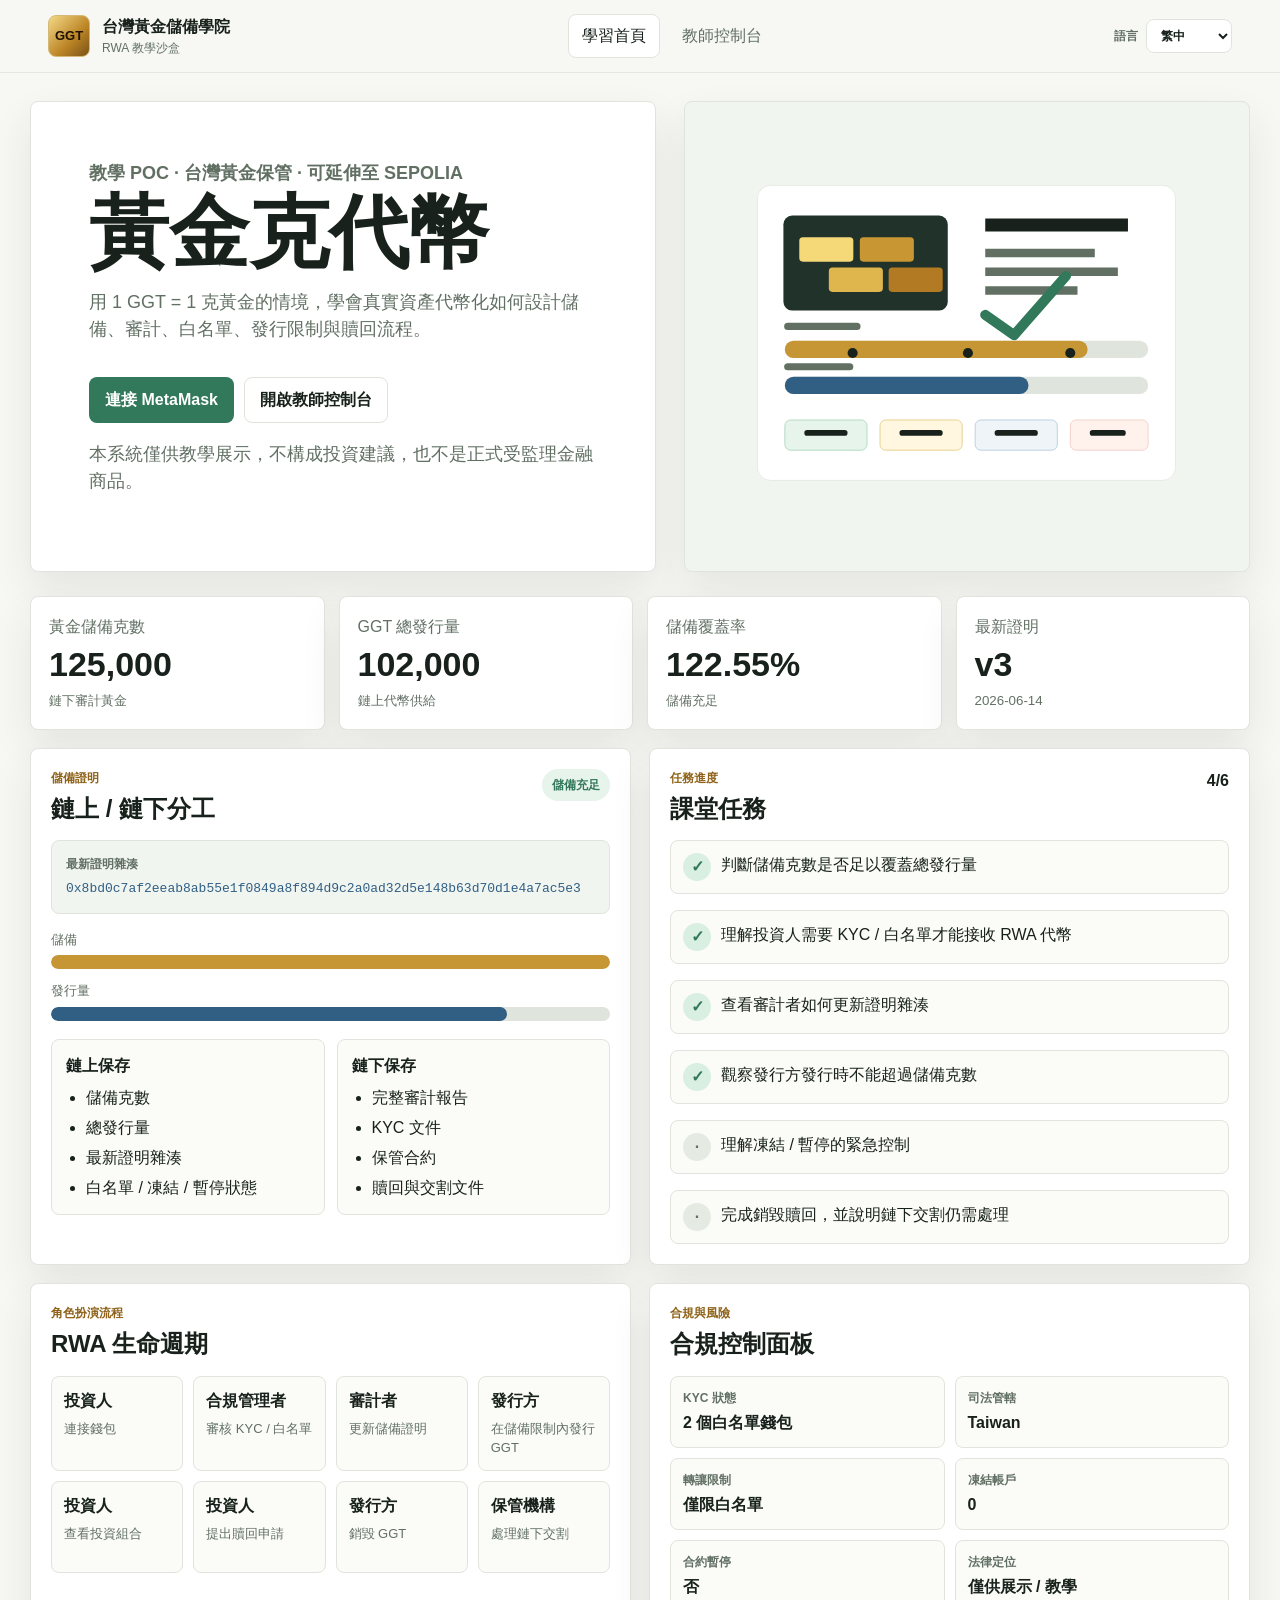
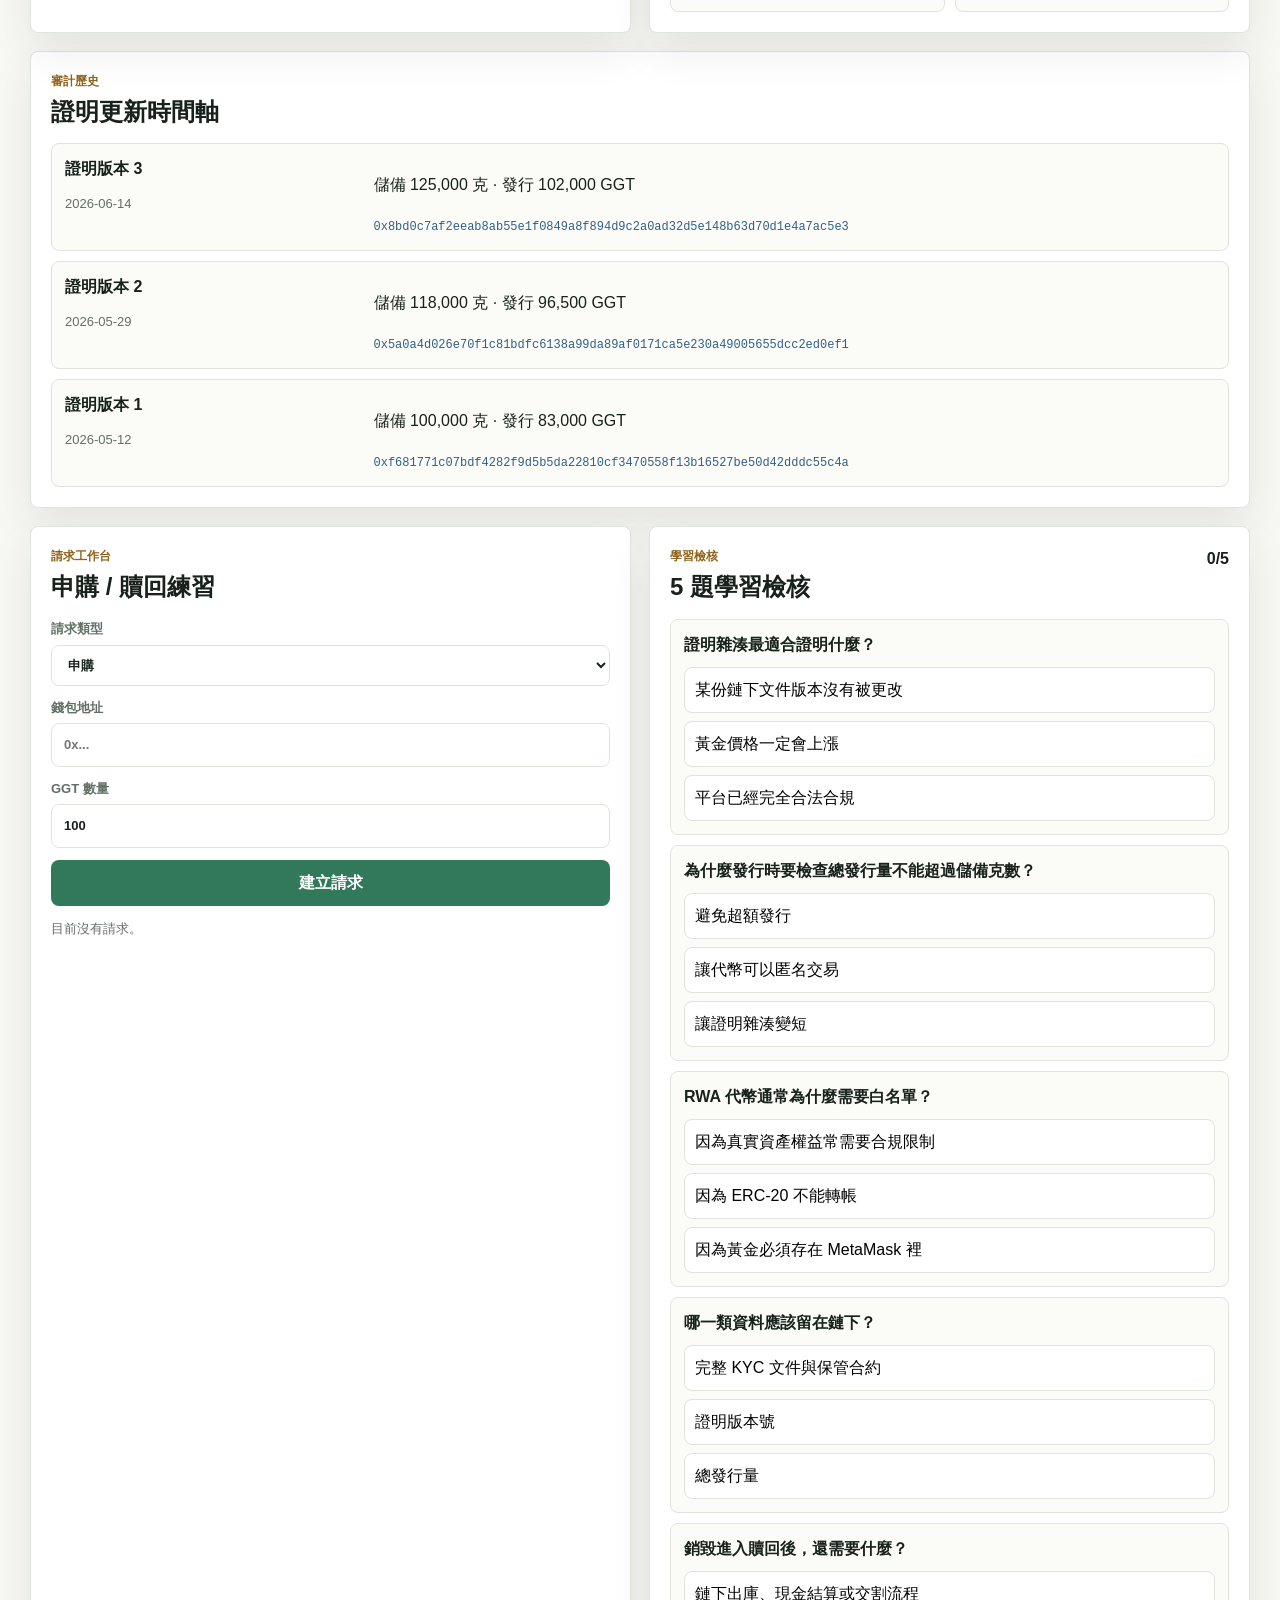
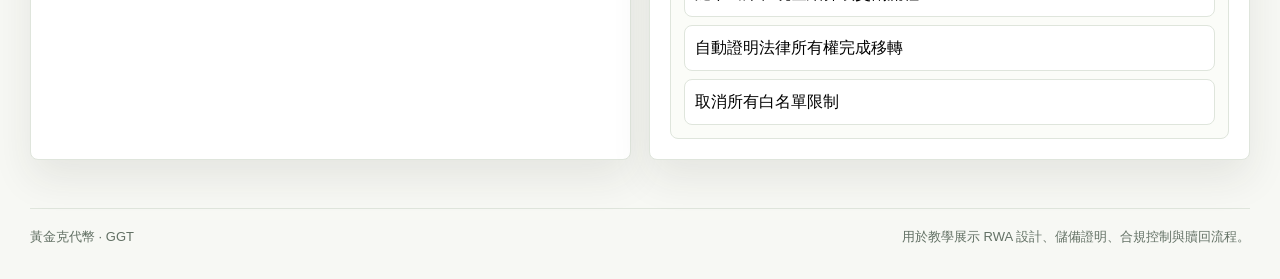
==== index.html @ e79b3485 "init" ====
<!doctype html>
<html lang="zh-Hant">
  <head>
    <meta charset="utf-8" />
    <meta name="viewport" content="width=device-width, initial-scale=1" />
    <title>台灣黃金儲備學院</title>
    <link rel="stylesheet" href="src/css/styles.css" />
  </head>
  <body data-page="student">
    <header class="topbar">
      <a class="brand" href="index.html" data-i18n-aria-label="brand.homeLabel" aria-label="回到台灣黃金儲備學院首頁">
        <span class="brand-mark">GGT</span>
        <span>
          <strong data-i18n="brand.name">台灣黃金儲備學院</strong>
          <small data-i18n="brand.subtitle.student">RWA 教學沙盒</small>
        </span>
      </a>
      <nav class="nav-links" aria-label="Primary">
        <a class="active" href="index.html" data-i18n="nav.learning">學習首頁</a>
        <a href="admin.html" data-i18n="nav.instructor">教師控制台</a>
      </nav>
      <label class="language-switcher">
        <span data-i18n="lang.label">語言</span>
        <select data-lang-switch aria-label="Language">
          <option value="zh" data-i18n="lang.zh">繁中</option>
          <option value="en" data-i18n="lang.en">English</option>
        </select>
      </label>
    </header>

    <main>
      <section class="hero-shell">
        <div class="hero-copy">
          <p class="eyebrow" data-i18n="hero.eyebrow">教學 PoC · 台灣黃金保管 · 可延伸至 Sepolia</p>
          <h1 data-i18n="hero.title">黃金克代幣</h1>
          <p data-i18n="hero.copy">用 1 GGT = 1 克黃金的情境，學會真實資產代幣化如何設計儲備、審計、白名單、發行限制與贖回流程。</p>
          <div class="hero-actions">
            <button class="primary-action" id="connectWalletButton" type="button" data-i18n="hero.connect">連接 MetaMask</button>
            <a class="secondary-action" href="admin.html" data-i18n="hero.openConsole">開啟教師控制台</a>
          </div>
          <p class="disclaimer" data-i18n="hero.disclaimer">本系統僅供教學展示，不構成投資建議，也不是正式受監理金融商品。</p>
        </div>
        <div class="hero-visual" data-i18n-aria-label="hero.visualLabel" aria-label="黃金儲備視覺化">
          <img src="assets/gold-reserve.svg" data-i18n-alt="hero.visualAlt" alt="黃金條與儲備證明帳本" />
        </div>
      </section>

      <section class="status-band" aria-label="Gold reserve status">
        <article class="metric-card">
          <span data-i18n="metric.reserve">黃金儲備克數</span>
          <strong id="reserveGrams">--</strong>
          <small data-i18n="metric.reserveHint">鏈下審計黃金</small>
        </article>
        <article class="metric-card">
          <span data-i18n="metric.supply">GGT 總發行量</span>
          <strong id="totalSupply">--</strong>
          <small data-i18n="metric.supplyHint">鏈上代幣供給</small>
        </article>
        <article class="metric-card">
          <span data-i18n="metric.coverage">儲備覆蓋率</span>
          <strong id="coverageRatio">--</strong>
          <small id="coverageStatus">--</small>
        </article>
        <article class="metric-card">
          <span data-i18n="metric.latestProof">最新證明</span>
          <strong id="proofVersion">--</strong>
          <small id="latestAuditDate">--</small>
        </article>
      </section>

      <section class="layout-two">
        <div class="panel">
          <div class="panel-heading">
            <div>
              <p class="eyebrow" data-i18n="section.proof">儲備證明</p>
              <h2 data-i18n="section.chainSplit">鏈上 / 鏈下分工</h2>
            </div>
            <span class="status-pill" id="reserveBadge">--</span>
          </div>
          <div class="proof-box">
            <span data-i18n="proof.hashLabel">最新證明雜湊</span>
            <code id="latestProofHash">--</code>
          </div>
          <div class="comparison-bars" aria-label="Reserve and supply comparison">
            <div>
              <span data-i18n="bar.reserve">儲備</span>
              <div class="bar-track"><i id="reserveBar"></i></div>
            </div>
            <div>
              <span data-i18n="bar.supply">發行量</span>
              <div class="bar-track"><i id="supplyBar"></i></div>
            </div>
          </div>
          <div class="split-list">
            <div>
              <h3 data-i18n="proof.onchain">鏈上保存</h3>
              <ul>
                <li data-i18n="proof.onchain.1">儲備克數</li>
                <li data-i18n="proof.onchain.2">總發行量</li>
                <li data-i18n="proof.onchain.3">最新證明雜湊</li>
                <li data-i18n="proof.onchain.4">白名單 / 凍結 / 暫停狀態</li>
              </ul>
            </div>
            <div>
              <h3 data-i18n="proof.offchain">鏈下保存</h3>
              <ul>
                <li data-i18n="proof.offchain.1">完整審計報告</li>
                <li data-i18n="proof.offchain.2">KYC 文件</li>
                <li data-i18n="proof.offchain.3">保管合約</li>
                <li data-i18n="proof.offchain.4">贖回與交割文件</li>
              </ul>
            </div>
          </div>
        </div>

        <div class="panel">
          <div class="panel-heading">
            <div>
              <p class="eyebrow" data-i18n="section.missionEyebrow">任務進度</p>
              <h2 data-i18n="section.mission">課堂任務</h2>
            </div>
            <strong id="missionScore">0/6</strong>
          </div>
          <ol class="mission-list" id="missionList"></ol>
        </div>
      </section>

      <section class="layout-two">
        <div class="panel">
          <div class="panel-heading">
            <div>
              <p class="eyebrow" data-i18n="section.journeyEyebrow">角色扮演流程</p>
              <h2 data-i18n="section.journey">RWA 生命週期</h2>
            </div>
          </div>
          <div class="journey" id="journey"></div>
        </div>

        <div class="panel">
          <div class="panel-heading">
            <div>
              <p class="eyebrow" data-i18n="section.riskEyebrow">合規與風險</p>
              <h2 data-i18n="section.risk">合規控制面板</h2>
            </div>
          </div>
          <dl class="risk-grid" id="riskGrid"></dl>
        </div>
      </section>

      <section class="panel full">
        <div class="panel-heading">
          <div>
            <p class="eyebrow" data-i18n="section.timelineEyebrow">審計歷史</p>
            <h2 data-i18n="section.timeline">證明更新時間軸</h2>
          </div>
        </div>
        <div class="timeline" id="auditTimeline"></div>
      </section>

      <section class="layout-two">
        <div class="panel">
          <div class="panel-heading">
            <div>
              <p class="eyebrow" data-i18n="section.requestEyebrow">請求工作台</p>
              <h2 data-i18n="section.request">申購 / 贖回練習</h2>
            </div>
          </div>
          <form id="requestForm" class="form-grid">
            <label>
              <span data-i18n="request.type">請求類型</span>
              <select name="type">
                <option value="subscription" data-i18n="request.subscription">申購</option>
                <option value="redemption" data-i18n="request.redemption">贖回</option>
              </select>
            </label>
            <label>
              <span data-i18n="request.wallet">錢包地址</span>
              <input name="wallet" placeholder="0x..." required />
            </label>
            <label>
              <span data-i18n="request.amount">GGT 數量</span>
              <input name="amount" type="number" min="1" step="1" value="100" required />
            </label>
            <button class="primary-action" type="submit" data-i18n="request.create">建立請求</button>
          </form>
          <div class="request-list" id="requestList"></div>
        </div>

        <div class="panel">
          <div class="panel-heading">
            <div>
              <p class="eyebrow" data-i18n="section.quizEyebrow">學習檢核</p>
              <h2 data-i18n="section.quiz">5 題學習檢核</h2>
            </div>
            <strong id="quizScore">0/5</strong>
          </div>
          <div class="quiz" id="quiz"></div>
        </div>
      </section>
    </main>

    <footer class="footer">
      <span data-i18n="footer.student.left">黃金克代幣 · GGT</span>
      <span data-i18n="footer.student.right">用於教學展示 RWA 設計、儲備證明、合規控制與贖回流程。</span>
    </footer>

    <script src="src/js/i18n.js"></script>
    <script src="src/js/core.js"></script>
    <script src="src/js/requests.js"></script>
    <script src="src/js/app.js"></script>
  </body>
</html>
---- src/css/styles.css ----
:root {
  color-scheme: light;
  --bg: #f7f8f4;
  --surface: #ffffff;
  --surface-2: #f1f5f0;
  --ink: #18211b;
  --muted: #627064;
  --line: #dfe5dc;
  --gold: #c69635;
  --gold-strong: #8e6218;
  --green: #32785a;
  --red: #b84a3b;
  --blue: #315f84;
  --shadow: 0 18px 40px rgba(39, 47, 35, 0.09);
}

* {
  box-sizing: border-box;
}

body {
  margin: 0;
  min-width: 320px;
  background: var(--bg);
  color: var(--ink);
  font-family: Inter, "Noto Sans TC", "Microsoft JhengHei", Arial, sans-serif;
  line-height: 1.5;
}

a {
  color: inherit;
  text-decoration: none;
}

button,
input,
select,
textarea {
  font: inherit;
}

button {
  cursor: pointer;
}

.topbar {
  position: sticky;
  top: 0;
  z-index: 20;
  display: flex;
  align-items: center;
  justify-content: space-between;
  gap: 18px;
  padding: 14px clamp(16px, 4vw, 48px);
  border-bottom: 1px solid rgba(223, 229, 220, 0.82);
  background: rgba(247, 248, 244, 0.94);
  backdrop-filter: blur(14px);
}

.brand {
  display: inline-flex;
  align-items: center;
  gap: 12px;
  min-width: 0;
}

.brand-mark {
  display: grid;
  width: 42px;
  height: 42px;
  place-items: center;
  border: 1px solid #d5b875;
  border-radius: 8px;
  background: linear-gradient(135deg, #f4d986, #bb8425 60%, #795217);
  color: #201300;
  font-weight: 800;
  font-size: 13px;
}

.brand strong,
.brand small {
  display: block;
  white-space: nowrap;
}

.brand small {
  color: var(--muted);
  font-size: 12px;
}

.nav-links {
  display: flex;
  align-items: center;
  gap: 8px;
}

.nav-links a {
  min-width: 92px;
  padding: 9px 13px;
  border: 1px solid transparent;
  border-radius: 8px;
  color: var(--muted);
  text-align: center;
}

.nav-links a.active,
.nav-links a:hover {
  border-color: var(--line);
  background: var(--surface);
  color: var(--ink);
}

.language-switcher {
  display: inline-flex;
  align-items: center;
  gap: 8px;
  color: var(--muted);
  font-size: 12px;
  font-weight: 800;
}

.language-switcher select {
  width: auto;
  min-width: 84px;
  padding: 8px 10px;
  border-radius: 8px;
  background: var(--surface);
}

main {
  width: min(1220px, calc(100% - 32px));
  margin: 0 auto;
  padding: 28px 0 48px;
}

.hero-shell {
  display: grid;
  grid-template-columns: minmax(0, 1.05fr) minmax(320px, 0.95fr);
  gap: 28px;
  align-items: stretch;
  min-height: 430px;
  margin-bottom: 24px;
}

.hero-copy,
.hero-visual,
.panel,
.metric-card {
  border: 1px solid var(--line);
  border-radius: 8px;
  background: var(--surface);
  box-shadow: var(--shadow);
}

.hero-copy {
  display: flex;
  flex-direction: column;
  justify-content: center;
  padding: clamp(28px, 5vw, 58px);
}

.hero-copy h1,
.console-head h1 {
  margin: 0;
  font-size: clamp(42px, 7vw, 80px);
  line-height: 0.95;
  letter-spacing: 0;
}

.hero-copy p {
  max-width: 690px;
  color: var(--muted);
  font-size: 18px;
}

.eyebrow {
  margin: 0 0 8px;
  color: var(--gold-strong);
  font-size: 12px;
  font-weight: 800;
  letter-spacing: 0;
  text-transform: uppercase;
}

.hero-actions,
.console-actions {
  display: flex;
  flex-wrap: wrap;
  gap: 10px;
  margin-top: 16px;
}

.primary-action,
.secondary-action,
.danger-action {
  min-height: 42px;
  padding: 10px 15px;
  border-radius: 8px;
  border: 1px solid transparent;
  font-weight: 750;
}

.primary-action {
  background: var(--green);
  color: #fff;
}

.secondary-action {
  border-color: var(--line);
  background: var(--surface);
  color: var(--ink);
}

.danger-action {
  background: #fff2ed;
  border-color: #efc4ba;
  color: var(--red);
}

.full-button {
  width: 100%;
  margin-top: 12px;
}

.disclaimer,
.hint {
  color: var(--muted);
  font-size: 13px;
}

.hero-visual {
  display: grid;
  min-height: 340px;
  place-items: center;
  overflow: hidden;
  background: #f1f5f0;
}

.hero-visual img {
  width: min(92%, 520px);
  height: auto;
}

.status-band {
  display: grid;
  grid-template-columns: repeat(4, minmax(0, 1fr));
  gap: 14px;
  margin-bottom: 18px;
}

.metric-card {
  min-height: 132px;
  padding: 18px;
}

.metric-card span,
.metric-card small {
  display: block;
  color: var(--muted);
}

.metric-card strong {
  display: block;
  margin: 8px 0;
  overflow-wrap: anywhere;
  color: var(--ink);
  font-size: clamp(24px, 3vw, 34px);
  line-height: 1.05;
}

.layout-two,
.layout-three {
  display: grid;
  gap: 18px;
  margin-top: 18px;
}

.layout-two {
  grid-template-columns: repeat(2, minmax(0, 1fr));
}

.layout-three {
  grid-template-columns: repeat(3, minmax(0, 1fr));
}

.panel {
  min-width: 0;
  padding: 20px;
}

.panel.full {
  margin-top: 18px;
}

.panel-heading {
  display: flex;
  align-items: flex-start;
  justify-content: space-between;
  gap: 16px;
  margin-bottom: 18px;
}

.panel-heading h2 {
  margin: 0;
  font-size: 24px;
  line-height: 1.15;
}

.status-pill {
  flex: 0 0 auto;
  padding: 7px 10px;
  border-radius: 999px;
  background: #e7f4eb;
  color: var(--green);
  font-size: 12px;
  font-weight: 800;
}

.status-pill.warning {
  background: #fff2ed;
  color: var(--red);
}

.proof-box {
  padding: 14px;
  border: 1px solid var(--line);
  border-radius: 8px;
  background: var(--surface-2);
}

.proof-box span,
.proof-box code {
  display: block;
}

.proof-box span {
  margin-bottom: 6px;
  color: var(--muted);
  font-size: 12px;
  font-weight: 800;
}

.proof-box code {
  overflow-wrap: anywhere;
  color: var(--blue);
  font-size: 13px;
}

.comparison-bars {
  display: grid;
  gap: 12px;
  margin-top: 16px;
}

.comparison-bars span {
  display: block;
  margin-bottom: 6px;
  color: var(--muted);
  font-size: 13px;
}

.bar-track {
  height: 14px;
  overflow: hidden;
  border-radius: 999px;
  background: #dfe5dc;
}

.bar-track i {
  display: block;
  width: 0;
  height: 100%;
  border-radius: inherit;
  background: var(--gold);
  transition: width 200ms ease;
}

.bar-track #supplyBar {
  background: var(--blue);
}

.split-list {
  display: grid;
  grid-template-columns: repeat(2, minmax(0, 1fr));
  gap: 12px;
  margin-top: 18px;
}

.split-list div,
.journey-step,
.timeline-item,
.account-row,
.request-card,
.quiz-card,
.event-item {
  border: 1px solid var(--line);
  border-radius: 8px;
  background: #fbfcf8;
}

.split-list div {
  padding: 14px;
}

h3 {
  margin: 0 0 8px;
  font-size: 16px;
}

ul,
ol {
  margin: 0;
  padding-left: 20px;
}

li + li {
  margin-top: 6px;
}

.mission-list {
  display: grid;
  gap: 10px;
  list-style: none;
  padding-left: 0;
}

.mission-list li {
  display: grid;
  grid-template-columns: 28px 1fr;
  gap: 10px;
  align-items: start;
  padding: 12px;
  border: 1px solid var(--line);
  border-radius: 8px;
  background: #fbfcf8;
}

.mission-list i {
  display: grid;
  width: 28px;
  height: 28px;
  place-items: center;
  border-radius: 999px;
  background: #e5ebe2;
  color: var(--muted);
  font-style: normal;
  font-weight: 900;
}

.mission-list li.done i {
  background: #d9efe1;
  color: var(--green);
}

.journey {
  display: grid;
  grid-template-columns: repeat(4, minmax(0, 1fr));
  gap: 10px;
}

.journey-step {
  min-height: 92px;
  padding: 12px;
}

.journey-step strong,
.journey-step span {
  display: block;
}

.journey-step span {
  margin-top: 6px;
  color: var(--muted);
  font-size: 13px;
}

.risk-grid {
  display: grid;
  grid-template-columns: repeat(2, minmax(0, 1fr));
  gap: 10px;
  margin: 0;
}

.risk-grid div {
  padding: 12px;
  border: 1px solid var(--line);
  border-radius: 8px;
  background: #fbfcf8;
}

.risk-grid dt {
  color: var(--muted);
  font-size: 12px;
  font-weight: 800;
}

.risk-grid dd {
  margin: 4px 0 0;
  font-weight: 750;
}

.timeline,
.event-log,
.account-list,
.request-list,
.quiz {
  display: grid;
  gap: 10px;
}

.timeline-item,
.event-item,
.account-row,
.request-card,
.quiz-card {
  padding: 13px;
}

.timeline-item {
  display: grid;
  grid-template-columns: minmax(120px, 0.35fr) minmax(0, 1fr);
  gap: 14px;
}

.timeline-item code {
  overflow-wrap: anywhere;
  color: var(--blue);
  font-size: 12px;
}

.form-grid {
  display: grid;
  gap: 12px;
}

label {
  display: grid;
  gap: 6px;
  color: var(--muted);
  font-size: 13px;
  font-weight: 800;
}

input,
select,
textarea {
  width: 100%;
  border: 1px solid var(--line);
  border-radius: 8px;
  background: #fff;
  color: var(--ink);
  padding: 11px 12px;
}

textarea {
  resize: vertical;
}

.quiz-card {
  display: grid;
  gap: 10px;
}

.quiz-options {
  display: grid;
  gap: 8px;
}

.quiz-options button {
  width: 100%;
  border: 1px solid var(--line);
  border-radius: 8px;
  background: var(--surface);
  padding: 10px;
  text-align: left;
}

.quiz-options button.correct {
  border-color: #9ed0ae;
  background: #e7f4eb;
}

.quiz-options button.wrong {
  border-color: #efc4ba;
  background: #fff2ed;
}

.console-head {
  display: flex;
  align-items: end;
  justify-content: space-between;
  gap: 20px;
  margin-bottom: 24px;
  padding: 26px;
  border: 1px solid var(--line);
  border-radius: 8px;
  background: var(--surface);
  box-shadow: var(--shadow);
}

.console-head p {
  max-width: 760px;
  color: var(--muted);
}

.account-row {
  display: grid;
  grid-template-columns: minmax(0, 1fr) auto;
  gap: 12px;
  align-items: center;
}

.account-row code,
.event-item code,
.request-card code {
  overflow-wrap: anywhere;
  color: var(--blue);
  font-size: 12px;
}

.tagline {
  color: var(--muted);
  font-size: 13px;
}

.footer {
  display: flex;
  justify-content: space-between;
  gap: 16px;
  width: min(1220px, calc(100% - 32px));
  margin: 0 auto;
  padding: 18px 0 32px;
  border-top: 1px solid var(--line);
  color: var(--muted);
  font-size: 13px;
}

@media (max-width: 980px) {
  .hero-shell,
  .layout-two,
  .layout-three {
    grid-template-columns: 1fr;
  }

  .status-band,
  .journey {
    grid-template-columns: repeat(2, minmax(0, 1fr));
  }

  .console-head {
    align-items: stretch;
    flex-direction: column;
  }
}

@media (max-width: 640px) {
  .topbar,
  .footer {
    align-items: stretch;
    flex-direction: column;
  }

  .nav-links {
    width: 100%;
  }

  .language-switcher {
    width: 100%;
    justify-content: space-between;
  }

  .nav-links a {
    flex: 1;
    min-width: 0;
  }

  .hero-shell {
    min-height: auto;
  }

  .hero-copy h1,
  .console-head h1 {
    font-size: 42px;
  }

  .status-band,
  .journey,
  .risk-grid,
  .split-list,
  .timeline-item {
    grid-template-columns: 1fr;
  }
}
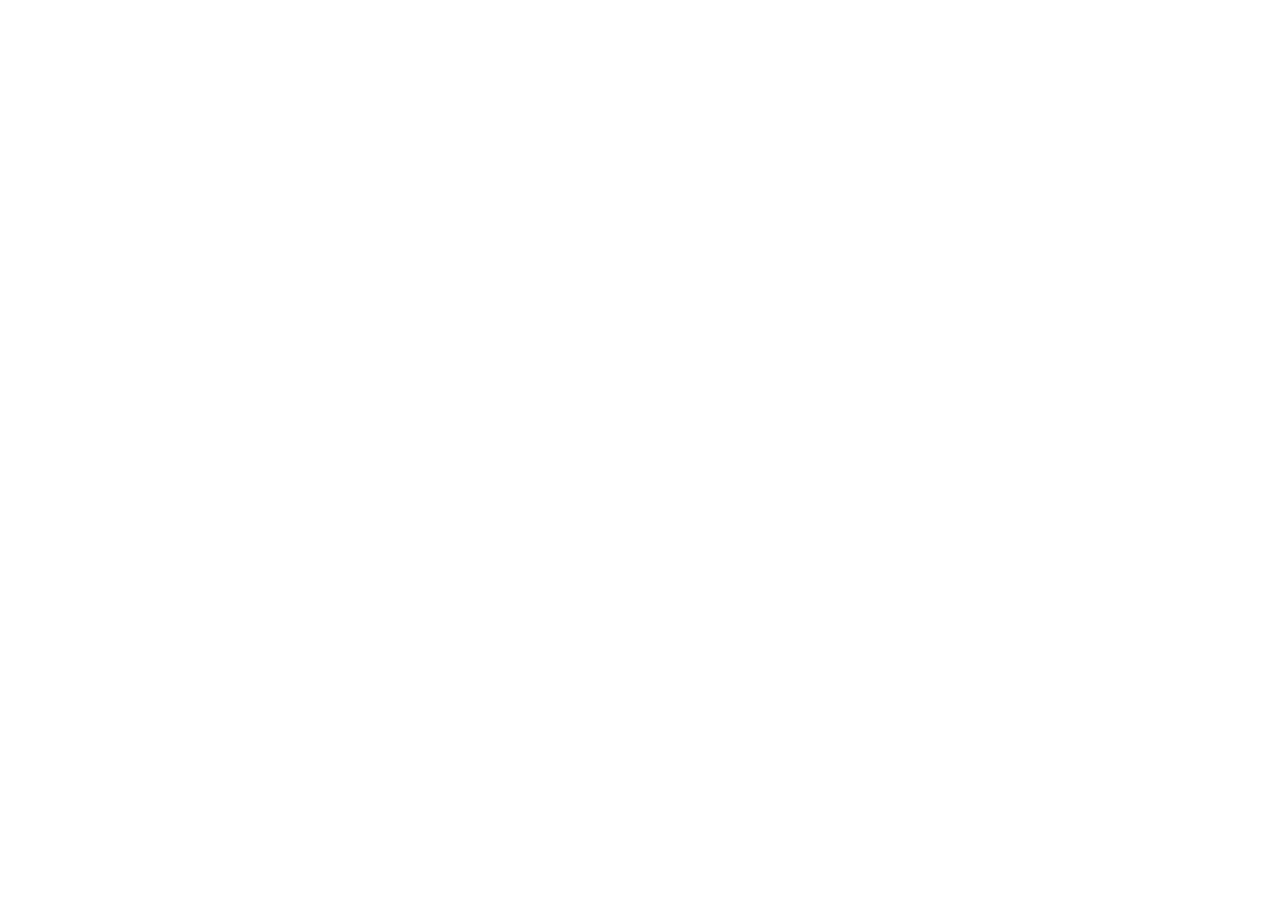
==== commit 467d6c43: "update frontend" ====
--- a/index.html
+++ b/index.html
@@ -1,212 +1,24 @@
 <!doctype html>
 <html lang="zh-Hant">
   <head>
-    <meta charset="utf-8" />
-    <meta name="viewport" content="width=device-width, initial-scale=1" />
+    <meta charset="UTF-8" />
+    <meta name="viewport" content="width=device-width, initial-scale=1.0" />
     <title>台灣黃金儲備學院</title>
-    <link rel="stylesheet" href="src/css/styles.css" />
+    <meta
+      name="description"
+      content="台灣黃金儲備學院 RWA 教學沙盒，提供黃金克代幣、儲備證明、白名單、發行與贖回流程示範。"
+    />
+    <style>
+      html,
+      body,
+      #root {
+        min-height: 100%;
+        margin: 0;
+      }
+    </style>
   </head>
-  <body data-page="student">
-    <header class="topbar">
-      <a class="brand" href="index.html" data-i18n-aria-label="brand.homeLabel" aria-label="回到台灣黃金儲備學院首頁">
-        <span class="brand-mark">GGT</span>
-        <span>
-          <strong data-i18n="brand.name">台灣黃金儲備學院</strong>
-          <small data-i18n="brand.subtitle.student">RWA 教學沙盒</small>
-        </span>
-      </a>
-      <nav class="nav-links" aria-label="Primary">
-        <a class="active" href="index.html" data-i18n="nav.learning">學習首頁</a>
-        <a href="admin.html" data-i18n="nav.instructor">教師控制台</a>
-      </nav>
-      <label class="language-switcher">
-        <span data-i18n="lang.label">語言</span>
-        <select data-lang-switch aria-label="Language">
-          <option value="zh" data-i18n="lang.zh">繁中</option>
-          <option value="en" data-i18n="lang.en">English</option>
-        </select>
-      </label>
-    </header>
-
-    <main>
-      <section class="hero-shell">
-        <div class="hero-copy">
-          <p class="eyebrow" data-i18n="hero.eyebrow">教學 PoC · 台灣黃金保管 · 可延伸至 Sepolia</p>
-          <h1 data-i18n="hero.title">黃金克代幣</h1>
-          <p data-i18n="hero.copy">用 1 GGT = 1 克黃金的情境，學會真實資產代幣化如何設計儲備、審計、白名單、發行限制與贖回流程。</p>
-          <div class="hero-actions">
-            <button class="primary-action" id="connectWalletButton" type="button" data-i18n="hero.connect">連接 MetaMask</button>
-            <a class="secondary-action" href="admin.html" data-i18n="hero.openConsole">開啟教師控制台</a>
-          </div>
-          <p class="disclaimer" data-i18n="hero.disclaimer">本系統僅供教學展示，不構成投資建議，也不是正式受監理金融商品。</p>
-        </div>
-        <div class="hero-visual" data-i18n-aria-label="hero.visualLabel" aria-label="黃金儲備視覺化">
-          <img src="assets/gold-reserve.svg" data-i18n-alt="hero.visualAlt" alt="黃金條與儲備證明帳本" />
-        </div>
-      </section>
-
-      <section class="status-band" aria-label="Gold reserve status">
-        <article class="metric-card">
-          <span data-i18n="metric.reserve">黃金儲備克數</span>
-          <strong id="reserveGrams">--</strong>
-          <small data-i18n="metric.reserveHint">鏈下審計黃金</small>
-        </article>
-        <article class="metric-card">
-          <span data-i18n="metric.supply">GGT 總發行量</span>
-          <strong id="totalSupply">--</strong>
-          <small data-i18n="metric.supplyHint">鏈上代幣供給</small>
-        </article>
-        <article class="metric-card">
-          <span data-i18n="metric.coverage">儲備覆蓋率</span>
-          <strong id="coverageRatio">--</strong>
-          <small id="coverageStatus">--</small>
-        </article>
-        <article class="metric-card">
-          <span data-i18n="metric.latestProof">最新證明</span>
-          <strong id="proofVersion">--</strong>
-          <small id="latestAuditDate">--</small>
-        </article>
-      </section>
-
-      <section class="layout-two">
-        <div class="panel">
-          <div class="panel-heading">
-            <div>
-              <p class="eyebrow" data-i18n="section.proof">儲備證明</p>
-              <h2 data-i18n="section.chainSplit">鏈上 / 鏈下分工</h2>
-            </div>
-            <span class="status-pill" id="reserveBadge">--</span>
-          </div>
-          <div class="proof-box">
-            <span data-i18n="proof.hashLabel">最新證明雜湊</span>
-            <code id="latestProofHash">--</code>
-          </div>
-          <div class="comparison-bars" aria-label="Reserve and supply comparison">
-            <div>
-              <span data-i18n="bar.reserve">儲備</span>
-              <div class="bar-track"><i id="reserveBar"></i></div>
-            </div>
-            <div>
-              <span data-i18n="bar.supply">發行量</span>
-              <div class="bar-track"><i id="supplyBar"></i></div>
-            </div>
-          </div>
-          <div class="split-list">
-            <div>
-              <h3 data-i18n="proof.onchain">鏈上保存</h3>
-              <ul>
-                <li data-i18n="proof.onchain.1">儲備克數</li>
-                <li data-i18n="proof.onchain.2">總發行量</li>
-                <li data-i18n="proof.onchain.3">最新證明雜湊</li>
-                <li data-i18n="proof.onchain.4">白名單 / 凍結 / 暫停狀態</li>
-              </ul>
-            </div>
-            <div>
-              <h3 data-i18n="proof.offchain">鏈下保存</h3>
-              <ul>
-                <li data-i18n="proof.offchain.1">完整審計報告</li>
-                <li data-i18n="proof.offchain.2">KYC 文件</li>
-                <li data-i18n="proof.offchain.3">保管合約</li>
-                <li data-i18n="proof.offchain.4">贖回與交割文件</li>
-              </ul>
-            </div>
-          </div>
-        </div>
-
-        <div class="panel">
-          <div class="panel-heading">
-            <div>
-              <p class="eyebrow" data-i18n="section.missionEyebrow">任務進度</p>
-              <h2 data-i18n="section.mission">課堂任務</h2>
-            </div>
-            <strong id="missionScore">0/6</strong>
-          </div>
-          <ol class="mission-list" id="missionList"></ol>
-        </div>
-      </section>
-
-      <section class="layout-two">
-        <div class="panel">
-          <div class="panel-heading">
-            <div>
-              <p class="eyebrow" data-i18n="section.journeyEyebrow">角色扮演流程</p>
-              <h2 data-i18n="section.journey">RWA 生命週期</h2>
-            </div>
-          </div>
-          <div class="journey" id="journey"></div>
-        </div>
-
-        <div class="panel">
-          <div class="panel-heading">
-            <div>
-              <p class="eyebrow" data-i18n="section.riskEyebrow">合規與風險</p>
-              <h2 data-i18n="section.risk">合規控制面板</h2>
-            </div>
-          </div>
-          <dl class="risk-grid" id="riskGrid"></dl>
-        </div>
-      </section>
-
-      <section class="panel full">
-        <div class="panel-heading">
-          <div>
-            <p class="eyebrow" data-i18n="section.timelineEyebrow">審計歷史</p>
-            <h2 data-i18n="section.timeline">證明更新時間軸</h2>
-          </div>
-        </div>
-        <div class="timeline" id="auditTimeline"></div>
-      </section>
-
-      <section class="layout-two">
-        <div class="panel">
-          <div class="panel-heading">
-            <div>
-              <p class="eyebrow" data-i18n="section.requestEyebrow">請求工作台</p>
-              <h2 data-i18n="section.request">申購 / 贖回練習</h2>
-            </div>
-          </div>
-          <form id="requestForm" class="form-grid">
-            <label>
-              <span data-i18n="request.type">請求類型</span>
-              <select name="type">
-                <option value="subscription" data-i18n="request.subscription">申購</option>
-                <option value="redemption" data-i18n="request.redemption">贖回</option>
-              </select>
-            </label>
-            <label>
-              <span data-i18n="request.wallet">錢包地址</span>
-              <input name="wallet" placeholder="0x..." required />
-            </label>
-            <label>
-              <span data-i18n="request.amount">GGT 數量</span>
-              <input name="amount" type="number" min="1" step="1" value="100" required />
-            </label>
-            <button class="primary-action" type="submit" data-i18n="request.create">建立請求</button>
-          </form>
-          <div class="request-list" id="requestList"></div>
-        </div>
-
-        <div class="panel">
-          <div class="panel-heading">
-            <div>
-              <p class="eyebrow" data-i18n="section.quizEyebrow">學習檢核</p>
-              <h2 data-i18n="section.quiz">5 題學習檢核</h2>
-            </div>
-            <strong id="quizScore">0/5</strong>
-          </div>
-          <div class="quiz" id="quiz"></div>
-        </div>
-      </section>
-    </main>
-
-    <footer class="footer">
-      <span data-i18n="footer.student.left">黃金克代幣 · GGT</span>
-      <span data-i18n="footer.student.right">用於教學展示 RWA 設計、儲備證明、合規控制與贖回流程。</span>
-    </footer>
-
-    <script src="src/js/i18n.js"></script>
-    <script src="src/js/core.js"></script>
-    <script src="src/js/requests.js"></script>
-    <script src="src/js/app.js"></script>
+  <body>
+    <div id="root"></div>
+    <script type="module" src="/src/main.tsx"></script>
   </body>
 </html>
